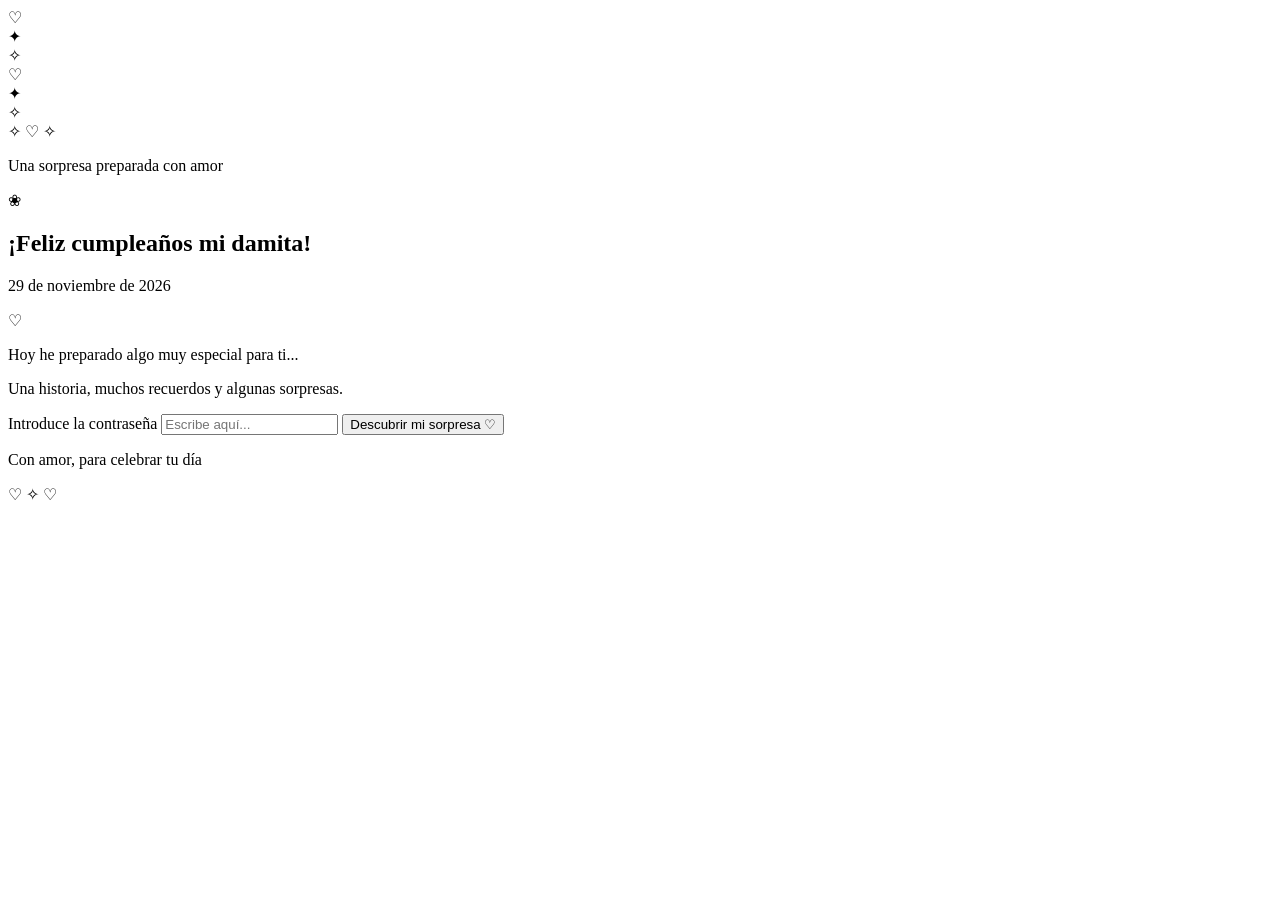
==== index.html @ c58dbf48 "Add files via upload" ====
<!DOCTYPE html>
<html lang="es">
<head>
    <meta charset="UTF-8">
    <meta name="viewport" content="width=device-width, initial-scale=1.0">

    <title>Feliz cumpleaños mi damita</title>

    <link rel="stylesheet" href="css/estilos.css">
    <script src="js/inicio.js" defer></script>
</head>

<body>

    <main class="pantalla-inicio">

        <div class="decoracion decoracion-1">♡</div>
        <div class="decoracion decoracion-2">✦</div>
        <div class="decoracion decoracion-3">✧</div>
        <div class="decoracion decoracion-4">♡</div>
        <div class="decoracion decoracion-5">✦</div>
        <div class="decoracion decoracion-6">✧</div>

        <section class="contenedor-sorpresa">

            <div class="encabezado">
                <span class="detalle-encabezado">✧ ♡ ✧</span>

                <p class="texto-superior">
                    Una sorpresa preparada con amor
                </p>
            </div>

            <div class="contenido-principal">

                <div class="adorno-floral">
                    ❀
                </div>

                <h1>
                    ¡Feliz cumpleaños
                    <span>mi damita!</span>
                </h1>

                <p class="fecha">
                    29 de noviembre de 2026
                </p>

                <div class="separador">
                    <span>♡</span>
                </div>

                <p class="mensaje-inicial">
                    Hoy he preparado algo muy especial para ti...
                </p>

                <p class="mensaje-secundario">
                    Una historia, muchos recuerdos
                    y algunas sorpresas.
                </p>

                <form id="formulario-acceso">

                    <label for="contrasena">
                        Introduce la contraseña
                    </label>

                    <input
                        type="password"
                        id="contrasena"
                        placeholder="Escribe aquí..."
                        autocomplete="off"
                        required
                    >

                    <button type="submit" id="boton-ingresar">
                        Descubrir mi sorpresa ♡
                    </button>

                    <p id="mensaje-error" class="mensaje-error"></p>

                </form>

            </div>

            <footer class="pie-pagina">
                <p>Con amor, para celebrar tu día</p>
                <span>♡ ✧ ♡</span>
            </footer>

        </section>

    </main>

</body>
</html>
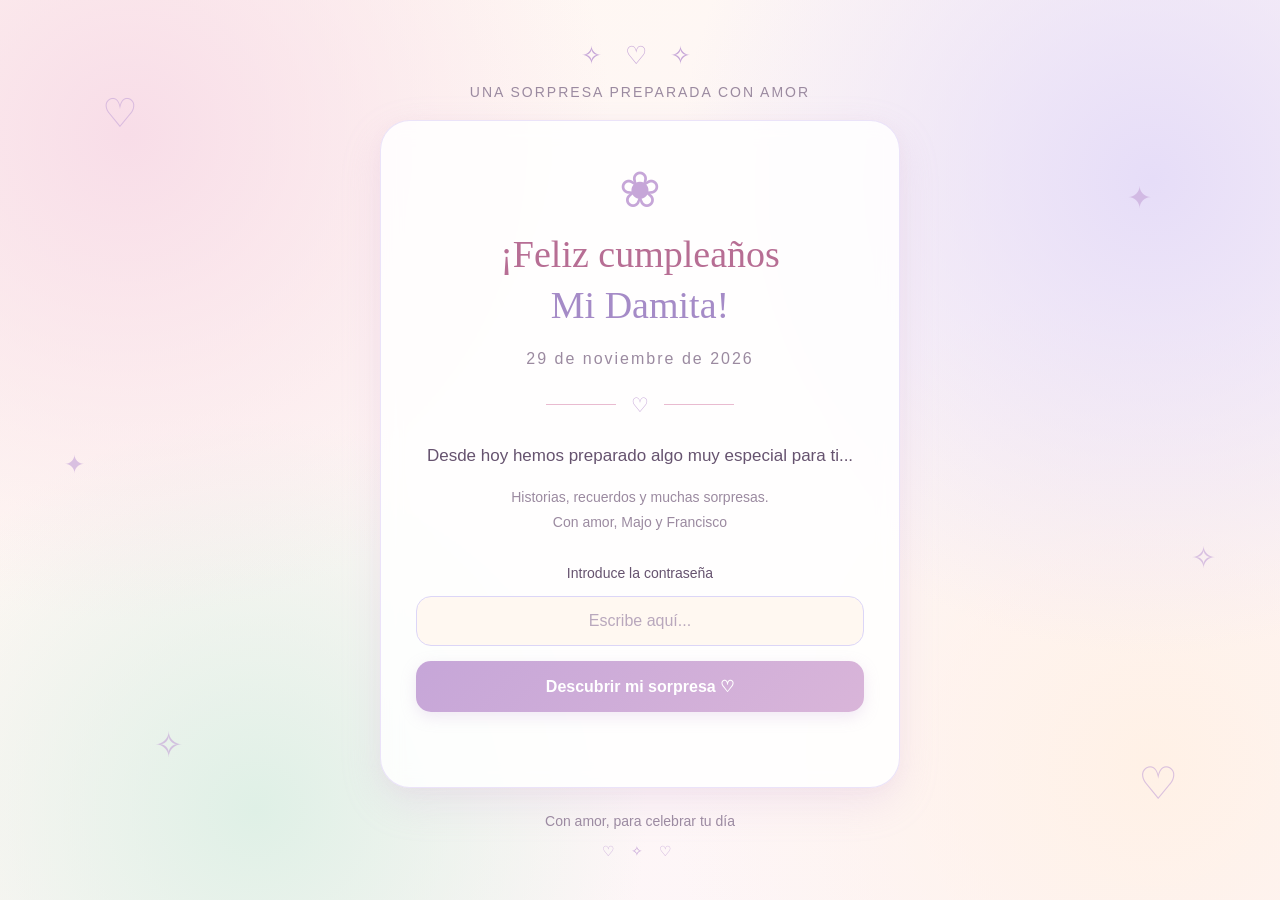
==== commit 82961f50: "Add files via upload" ====
--- a/index.html
+++ b/index.html
@@ -40,7 +40,7 @@
 
                 <h1>
                     ¡Feliz cumpleaños
-                    <span>mi damita!</span>
+                    <span>Mi Damita!</span>
                 </h1>
 
                 <p class="fecha">
@@ -52,12 +52,13 @@
                 </div>
 
                 <p class="mensaje-inicial">
-                    Hoy he preparado algo muy especial para ti...
+                    Desde hoy hemos preparado algo muy especial para ti...
                 </p>
 
                 <p class="mensaje-secundario">
-                    Una historia, muchos recuerdos
-                    y algunas sorpresas.
+                    Historias, recuerdos
+                    y muchas sorpresas.<br>
+                    Con amor, Majo y Francisco
                 </p>
 
                 <form id="formulario-acceso">
--- a/css/estilos.css
+++ b/css/estilos.css
@@ -0,0 +1,642 @@
+
+/* =========================================
+   APP CUMPLE - ESTILOS DE INICIO
+   Paleta pastel romántica
+========================================= */
+
+:root {
+    --rosa: #F8DDE8;
+    --rosa-fuerte: #E9BBD0;
+    --lavanda: #E6DDF8;
+    --lila: #DCD6F7;
+    --crema: #FFF8F1;
+    --verde-pastel: #DFF0E6;
+    --malva: #C6A6D8;
+    --texto: #66536F;
+    --texto-suave: #9B8AA0;
+    --blanco: #FFFFFF;
+}
+
+/* =========================================
+   CONFIGURACIÓN GENERAL
+========================================= */
+
+* {
+    box-sizing: border-box;
+}
+
+body {
+    margin: 0;
+    font-family: 'Segoe UI', sans-serif;
+    color: var(--texto);
+}
+
+.pantalla-inicio {
+    min-height: 100vh;
+    width: 100%;
+    display: flex;
+    align-items: center;
+    justify-content: center;
+    padding: 30px 20px;
+    overflow: hidden;
+    position: relative;
+
+    background:
+        radial-gradient(circle at 10% 15%, #F8DDE8 0%, transparent 35%),
+        radial-gradient(circle at 90% 20%, #E6DDF8 0%, transparent 35%),
+        radial-gradient(circle at 20% 90%, #DFF0E6 0%, transparent 30%),
+        radial-gradient(circle at 90% 85%, #FFF1E6 0%, transparent 35%),
+        linear-gradient(135deg, #FFF8F1, #FDF5FA);
+}
+
+/* =========================================
+   CONTENEDOR PRINCIPAL
+========================================= */
+
+.contenedor-sorpresa {
+    width: 100%;
+    max-width: 520px;
+    position: relative;
+    z-index: 2;
+    animation: aparecer 1.2s ease;
+}
+
+/* =========================================
+   ENCABEZADO
+========================================= */
+
+.encabezado {
+    text-align: center;
+    margin-bottom: 20px;
+}
+
+.detalle-encabezado {
+    font-size: 25px;
+    color: var(--malva);
+    letter-spacing: 8px;
+    display: block;
+    margin-bottom: 10px;
+}
+
+.texto-superior {
+    font-size: 14px;
+    letter-spacing: 2px;
+    text-transform: uppercase;
+    color: var(--texto-suave);
+}
+
+/* =========================================
+   TARJETA CENTRAL
+========================================= */
+
+.contenido-principal {
+    background: rgba(255, 255, 255, 0.85);
+    border: 1px solid rgba(230, 221, 248, 0.8);
+    border-radius: 30px;
+    padding: 40px 35px;
+    text-align: center;
+
+    box-shadow:
+        0 15px 40px rgba(198, 166, 216, 0.18),
+        0 5px 15px rgba(233, 187, 208, 0.12);
+
+    backdrop-filter: blur(10px);
+}
+
+/* =========================================
+   ADORNO FLORAL
+========================================= */
+
+.adorno-floral {
+    font-size: 50px;
+    color: var(--malva);
+    margin-bottom: 10px;
+    animation: flotar 4s ease-in-out infinite;
+}
+
+/* =========================================
+   TÍTULO
+========================================= */
+
+h1 {
+    font-family: Georgia, serif;
+    font-size: 38px;
+    font-weight: normal;
+    line-height: 1.35;
+    color: #B76E94;
+    margin: 10px 0;
+}
+
+h1 span {
+    display: block;
+    color: #A58BC7;
+}
+
+/* =========================================
+   FECHA
+========================================= */
+
+.fecha {
+    font-size: 16px;
+    letter-spacing: 2px;
+    color: var(--texto-suave);
+    margin-top: 18px;
+}
+
+/* =========================================
+   SEPARADOR
+========================================= */
+
+.separador {
+    margin: 25px 0;
+    display: flex;
+    align-items: center;
+    justify-content: center;
+}
+
+.separador::before,
+.separador::after {
+    content: "";
+    height: 1px;
+    width: 70px;
+    background: var(--rosa-fuerte);
+}
+
+.separador span {
+    margin: 0 15px;
+    color: var(--malva);
+    font-size: 20px;
+}
+
+/* =========================================
+   MENSAJES
+========================================= */
+
+.mensaje-inicial {
+    font-size: 17px;
+    line-height: 1.7;
+    margin-bottom: 10px;
+}
+
+.mensaje-secundario {
+    font-size: 14px;
+    line-height: 1.8;
+    color: var(--texto-suave);
+    margin-bottom: 30px;
+}
+
+/* =========================================
+   FORMULARIO
+========================================= */
+
+#formulario-acceso {
+    display: flex;
+    flex-direction: column;
+    gap: 15px;
+}
+
+#formulario-acceso label {
+    font-size: 14px;
+    font-weight: 500;
+}
+
+#contrasena {
+    width: 100%;
+    padding: 15px;
+    border: 1px solid var(--lila);
+    border-radius: 15px;
+    background: var(--crema);
+    color: var(--texto);
+    font-size: 16px;
+    text-align: center;
+    outline: none;
+    transition: 0.3s;
+}
+
+#contrasena:focus {
+    border-color: var(--malva);
+    box-shadow: 0 0 10px rgba(198, 166, 216, 0.25);
+}
+
+#contrasena::placeholder {
+    color: #B9A8BD;
+}
+
+/* =========================================
+   BOTÓN
+========================================= */
+
+#boton-ingresar {
+    border: none;
+    border-radius: 15px;
+    padding: 16px;
+    background: linear-gradient(135deg, #C6A6D8, #D9B5D9);
+    color: var(--blanco);
+    font-size: 16px;
+    font-weight: 600;
+    cursor: pointer;
+    transition: all 0.3s ease;
+    box-shadow: 0 5px 15px rgba(198, 166, 216, 0.25);
+}
+
+#boton-ingresar:hover {
+    transform: translateY(-3px);
+    box-shadow: 0 8px 20px rgba(198, 166, 216, 0.35);
+    background: linear-gradient(135deg, #B78CCB, #CEABD4);
+}
+
+#boton-ingresar:active {
+    transform: scale(0.98);
+}
+
+/* =========================================
+   MENSAJE DE ERROR
+========================================= */
+
+.mensaje-error {
+    color: #C46A89;
+    font-size: 14px;
+    min-height: 20px;
+    margin: 0;
+}
+
+/* =========================================
+   PIE DE PÁGINA
+========================================= */
+
+.pie-pagina {
+    text-align: center;
+    margin-top: 25px;
+    color: var(--texto-suave);
+    font-size: 14px;
+}
+
+.pie-pagina span {
+    display: block;
+    color: var(--malva);
+    letter-spacing: 6px;
+    margin-top: 10px;
+}
+
+/* =========================================
+   ELEMENTOS DECORATIVOS
+========================================= */
+
+.decoracion {
+    position: absolute;
+    color: rgba(198, 166, 216, 0.65);
+    pointer-events: none;
+    animation: flotar 5s ease-in-out infinite;
+}
+
+.decoracion-1 {
+    top: 10%;
+    left: 8%;
+    font-size: 40px;
+}
+
+.decoracion-2 {
+    top: 20%;
+    right: 10%;
+    font-size: 30px;
+    animation-delay: 1s;
+}
+
+.decoracion-3 {
+    bottom: 15%;
+    left: 12%;
+    font-size: 35px;
+    animation-delay: 2s;
+}
+
+.decoracion-4 {
+    bottom: 10%;
+    right: 8%;
+    font-size: 45px;
+    animation-delay: 0.5s;
+}
+
+.decoracion-5 {
+    top: 50%;
+    left: 5%;
+    font-size: 25px;
+    animation-delay: 1.5s;
+}
+
+.decoracion-6 {
+    top: 60%;
+    right: 5%;
+    font-size: 30px;
+    animation-delay: 2.5s;
+}
+
+/* =========================================
+   ANIMACIONES
+========================================= */
+
+@keyframes flotar {
+    0%, 100% {
+        transform: translateY(0px);
+    }
+
+    50% {
+        transform: translateY(-12px);
+    }
+}
+
+@keyframes aparecer {
+    from {
+        opacity: 0;
+        transform: translateY(25px);
+    }
+
+    to {
+        opacity: 1;
+        transform: translateY(0);
+    }
+}
+
+/* =========================================
+   ADAPTACIÓN A CELULARES
+========================================= */
+
+@media (max-width: 600px) {
+
+    .pantalla-inicio {
+        padding: 20px 15px;
+    }
+
+    .contenido-principal {
+        padding: 30px 22px;
+        border-radius: 25px;
+    }
+
+    h1 {
+        font-size: 32px;
+    }
+
+    .fecha {
+        font-size: 14px;
+    }
+
+    .mensaje-inicial {
+        font-size: 16px;
+    }
+
+    .texto-superior {
+        font-size: 12px;
+    }
+
+    .decoracion-1 {
+        top: 5%;
+        left: 3%;
+    }
+
+    .decoracion-2 {
+        top: 8%;
+        right: 4%;
+    }
+
+    .decoracion-3 {
+        bottom: 5%;
+        left: 5%;
+    }
+
+    .decoracion-4 {
+        bottom: 5%;
+        right: 5%;
+    }
+
+    .decoracion-5,
+    .decoracion-6 {
+        display: none;
+    }
+}
+
+
+/* ==========================================
+   MENU PRINCIPAL
+========================================== */
+
+.pagina-menu {
+    min-height: 100vh;
+    padding: 45px 20px;
+    display: flex;
+    justify-content: center;
+    align-items: center;
+}
+
+.contenedor-menu {
+    width: 100%;
+    max-width: 1050px;
+    margin: auto;
+}
+
+.encabezado-menu {
+    text-align: center;
+    margin-bottom: 40px;
+}
+
+.adorno-menu {
+    display: block;
+    font-size: 38px;
+    color: #C6A6D8;
+    margin-bottom: 12px;
+}
+
+.subtitulo-menu {
+    color: #A184AF;
+    font-size: 14px;
+    letter-spacing: 2px;
+    margin-bottom: 12px;
+}
+
+.encabezado-menu h1 {
+    font-family: Georgia, serif;
+    font-size: clamp(30px, 5vw, 43px);
+    font-weight: normal;
+    color: #80668D;
+    margin-bottom: 18px;
+}
+
+.descripcion-menu {
+    max-width: 580px;
+    margin: auto;
+    color: #776B7D;
+    font-size: 16px;
+    line-height: 1.7;
+}
+
+.separador-menu {
+    display: block;
+    color: #C6A6D8;
+    font-size: 23px;
+    margin-top: 20px;
+}
+
+/* Tarjetas de los módulos */
+
+.modulos-menu {
+    display: grid;
+    grid-template-columns: repeat(2, 1fr);
+    gap: 22px;
+}
+
+.tarjeta-menu {
+    padding: 30px 25px;
+    border-radius: 22px;
+    text-align: center;
+    background: rgba(255, 255, 255, 0.85);
+    border: 1px solid rgba(198, 166, 216, 0.25);
+    box-shadow: 0 8px 25px rgba(102, 83, 111, 0.07);
+    transition: transform 0.3s ease, box-shadow 0.3s ease;
+}
+
+.tarjeta-menu:hover {
+    transform: translateY(-5px);
+    box-shadow: 0 13px 30px rgba(102, 83, 111, 0.13);
+}
+
+.tarjeta-historia {
+    background: linear-gradient(145deg, #FFF8FB, #F8DDE8);
+}
+
+.tarjeta-recuerdos {
+    background: linear-gradient(145deg, #FFFAF5, #FFF1E6);
+}
+
+.tarjeta-sorpresas {
+    background: linear-gradient(145deg, #FAF8FF, #E6DDF8);
+}
+
+.tarjeta-regalo {
+    background: linear-gradient(145deg, #F8FCF9, #DFF0E6);
+}
+
+.icono-modulo {
+    font-size: 38px;
+    margin-bottom: 14px;
+}
+
+.tarjeta-menu h2 {
+    color: #80668D;
+    font-family: Georgia, serif;
+    font-size: 23px;
+    font-weight: normal;
+    margin-bottom: 13px;
+}
+
+.tarjeta-menu p {
+    color: #776B7D;
+    font-size: 14px;
+    line-height: 1.7;
+    margin-bottom: 20px;
+}
+
+.texto-proximamente {
+    display: inline-block;
+    color: #9879A7;
+    font-size: 13px;
+    font-style: italic;
+}
+
+/* Pie de página */
+
+.pie-menu {
+    text-align: center;
+    margin-top: 42px;
+    color: #927D9A;
+    font-size: 13px;
+    line-height: 1.8;
+}
+
+/* Adaptación para celulares */
+
+@media (max-width: 650px) {
+
+    .pagina-menu {
+        padding: 35px 16px;
+        align-items: flex-start;
+    }
+
+    .encabezado-menu {
+        margin-bottom: 28px;
+    }
+
+    .modulos-menu {
+        grid-template-columns: 1fr;
+        gap: 16px;
+    }
+
+    .tarjeta-menu {
+        padding: 25px 20px;
+    }
+
+    .tarjeta-menu h2 {
+        font-size: 21px;
+    }
+
+    .pie-menu {
+        margin-top: 30px;
+    }
+}
+
+
+
+/* ==========================================
+   MODULO HISTORIA
+========================================== */
+
+.boton-conversacion {
+    display: inline-block;
+    padding: 13px 22px;
+    margin-top: 8px;
+    border-radius: 30px;
+    background: #C6A6D8;
+    color: white;
+    text-decoration: none;
+    font-size: 14px;
+    transition: all 0.3s ease;
+}
+
+.boton-conversacion:hover {
+    background: #A98ABD;
+    transform: translateY(-2px);
+}
+
+.enlace-regresar {
+    display: inline-block;
+    margin-top: 15px;
+    color: #9879A7;
+    text-decoration: none;
+    transition: color 0.3s ease;
+}
+
+.enlace-regresar:hover {
+    color: #80668D;
+}
+
+
+.enlace-tarjeta {
+    display: block;
+    text-decoration: none;
+    color: inherit;
+    cursor: pointer;
+}
+
+/* Eliminar formato predeterminado de los enlaces del menú */
+a.tarjeta-menu {
+    text-decoration: none;
+    color: inherit;
+}
+
+/* Evitar que cambie el color al visitar la tarjeta */
+a.tarjeta-menu:visited {
+    color: inherit;
+}
+
+/* Conservar el color al pasar el cursor */
+a.tarjeta-menu:hover {
+    color: inherit;
+    text-decoration: none;
+}
